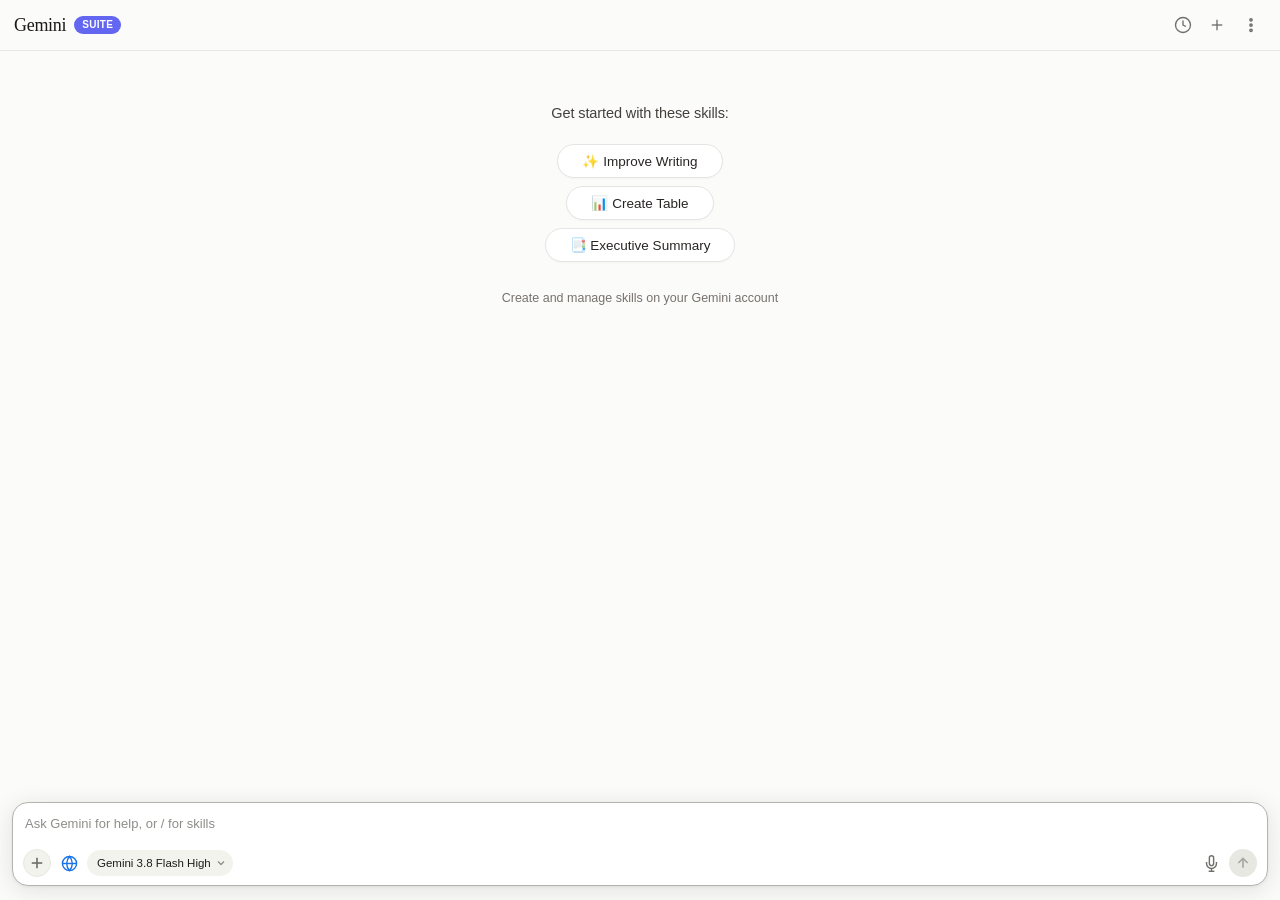
==== web/index.html @ 9ddad6a6 "chore: importa lo stato attuale del plugin" ====
<!DOCTYPE html>
<html lang="en">
<head>
  <meta charset="UTF-8">
  <meta name="viewport" content="width=device-width, initial-scale=1.0">
  <title>Gemini Antigravity</title>
  <!-- Office.js CDN for Microsoft Word and PowerPoint Integration -->
  <script src="https://appsforoffice.microsoft.com/lib/1/hosted/office.js"></script>
  <link rel="stylesheet" href="taskpane.css">
  <link rel="icon" type="image/x-icon" href="/assets/favicon.ico">
</head>
<body class="theme-light">
  <div id="app" class="app-container">
    
    <!-- Top Header Bar (100% Claude Replica) -->
    <header class="top-bar">
      <div class="brand">
        <span class="brand-title">Gemini</span>
        <span id="hostBadge" class="host-badge host-standalone">Suite</span>
      </div>
      <div class="top-actions">
        <button id="btnHistory" class="icon-btn" title="Conversation History" aria-label="History">
          <!-- Clock Icon -->
          <svg width="18" height="18" viewBox="0 0 24 24" fill="none" stroke="currentColor" stroke-width="1.8">
            <circle cx="12" cy="12" r="10"></circle>
            <polyline points="12 6 12 12 16 14"></polyline>
          </svg>
        </button>
        <button id="btnNewChat" class="icon-btn" title="New Conversation" aria-label="New Conversation">
          <!-- Plus Icon -->
          <svg width="18" height="18" viewBox="0 0 24 24" fill="none" stroke="currentColor" stroke-width="1.8">
            <line x1="12" y1="5" x2="12" y2="19"></line>
            <line x1="5" y1="12" x2="19" y2="12"></line>
          </svg>
        </button>
        <button id="btnMenu" class="icon-btn" title="Settings & Account" aria-label="Menu">
          <!-- Vertical 3 Dots -->
          <svg width="18" height="18" viewBox="0 0 24 24" fill="none" stroke="currentColor" stroke-width="2">
            <circle cx="12" cy="5" r="1.5"></circle>
            <circle cx="12" cy="12" r="1.5"></circle>
            <circle cx="12" cy="19" r="1.5"></circle>
          </svg>
        </button>
      </div>
    </header>

    <!-- Main Content Area -->
    <main class="main-content" id="mainContent">
      
      <!-- Onboarding Hero State (100% Claude Office Replica - Screenshot 2) -->
      <section id="onboardingSection" class="onboarding-section">
        <h2 class="onboarding-heading">Get started with these skills:</h2>
        
        <div class="skills-stack">
          <button class="skill-pill" data-skill="/check-doc">/check-doc</button>
          <button class="skill-pill" data-skill="/copy-edit">/copy-edit</button>
          <button class="skill-pill" data-skill="/summarize-contract">/summarize-contract</button>
          <button class="skill-pill" data-skill="/flag-issues">/flag-issues</button>
          <button class="skill-pill" data-skill="/industry-overview">/industry-overview</button>
          <button class="skill-pill" data-skill="/storylining">/storylining</button>
        </div>

        <div class="onboarding-footer-link">
          <a href="#" id="manageSkillsLink">Create and manage skills on your Gemini account</a>
        </div>
      </section>

      <!-- Active Chat Messages Stream -->
      <section id="chatSection" class="chat-section hidden">
        <div id="chatMessages" class="chat-messages">
          <!-- Messages will be appended here -->
        </div>
      </section>

    </main>

    <!-- Attached Context Bar (When Document Selection or Files are attached) -->
    <div id="contextBar" class="context-bar hidden">
      <div class="context-chip">
        <svg width="14" height="14" viewBox="0 0 24 24" fill="none" stroke="currentColor" stroke-width="2">
          <path d="M14 2H6a2 2 0 0 0-2 2v16a2 2 0 0 0 2 2h12a2 2 0 0 0 2-2V8z"></path>
          <polyline points="14 2 14 8 20 8"></polyline>
        </svg>
        <span id="contextText">Active Document Context (Synced)</span>
        <button id="contextRemove" class="chip-close">&times;</button>
      </div>
    </div>

    <!-- Slash Commands Autocomplete Popover (/ for Skills & Notion) -->
    <div id="slashMenu" class="slash-menu hidden" role="listbox"></div>

    <!-- Bottom Floating Input Dock -->
    <footer class="dock-container">
      <div class="dock-card">
        
        <!-- Text Input Area -->
        <div class="dock-input-wrapper">
          <textarea id="promptInput" rows="1" placeholder="Ask Gemini for help, or / for skills" autofocus></textarea>
        </div>

        <!-- Dock Bottom Controls Bar -->
        <div class="dock-bottom-bar">
          <div class="dock-left-actions">
            
            <!-- Plus Button (Opens Flyout) -->
            <button id="btnFlyoutPlus" class="dock-btn-plus" title="Add items & tools" aria-label="Add">
              <svg width="18" height="18" viewBox="0 0 24 24" fill="none" stroke="currentColor" stroke-width="2.2">
                <line x1="12" y1="5" x2="12" y2="19"></line>
                <line x1="5" y1="12" x2="19" y2="12"></line>
              </svg>
            </button>

            <!-- Web Grounding Globe -->
            <button id="btnGlobe" class="dock-btn-icon active" title="Web & Document Grounding Enabled">
              <svg width="17" height="17" viewBox="0 0 24 24" fill="none" stroke="currentColor" stroke-width="2">
                <circle cx="12" cy="12" r="10"></circle>
                <line x1="2" y1="12" x2="22" y2="12"></line>
                <path d="M12 2a15.3 15.3 0 0 1 4 10 15.3 15.3 0 0 1-4 10 15.3 15.3 0 0 1-4-10 15.3 15.3 0 0 1 4-10z"></path>
              </svg>
            </button>

            <!-- Model Selector Dropdown -->
            <div class="model-selector-wrapper">
              <select id="modelSelect" class="model-select">
                <option value="gemini-3.8-flash-high" selected>Gemini 3.8 Flash High</option>
                <option value="gemini-pro">Gemini Pro</option>
                <option value="gemini-deep-think">Deep Think</option>
              </select>
              <svg class="dropdown-chevron" width="12" height="12" viewBox="0 0 24 24" fill="none" stroke="currentColor" stroke-width="2.5">
                <polyline points="6 9 12 15 18 9"></polyline>
              </svg>
            </div>

          </div>

          <div class="dock-right-actions">
            <!-- Voice Input Mic -->
            <button id="btnMic" class="dock-btn-icon" title="Voice Dictation">
              <svg width="17" height="17" viewBox="0 0 24 24" fill="none" stroke="currentColor" stroke-width="2">
                <path d="M12 1a3 3 0 0 0-3 3v8a3 3 0 0 0 6 0V4a3 3 0 0 0-3-3z"></path>
                <path d="M19 10v2a7 7 0 0 1-14 0v-2"></path>
                <line x1="12" y1="19" x2="12" y2="23"></line>
                <line x1="8" y1="23" x2="16" y2="23"></line>
              </svg>
            </button>

            <!-- Send Button -->
            <button id="btnSend" class="dock-btn-send" title="Send message" disabled>
              <svg width="16" height="16" viewBox="0 0 24 24" fill="none" stroke="currentColor" stroke-width="2.5">
                <line x1="12" y1="19" x2="12" y2="5"></line>
                <polyline points="5 12 12 5 19 12"></polyline>
              </svg>
            </button>
          </div>
        </div>

      </div>
    </footer>

    <!-- Flyout Popup Menu (Exact Claude Office Replica - Screenshot 2) -->
    <div id="flyoutMenu" class="flyout-menu hidden">
      <div class="flyout-item" id="menuAddFiles">
        <div class="item-left">
          <svg width="18" height="18" viewBox="0 0 24 24" fill="none" stroke="currentColor" stroke-width="2">
            <path d="M21.44 11.05l-9.19 9.19a6 6 0 0 1-8.49-8.49l9.19-9.19a4 4 0 0 1 5.66 5.66l-9.2 9.19a2 2 0 0 1-2.83-2.83l8.49-8.48"></path>
          </svg>
          <span>Add files or photos</span>
        </div>
        <input type="file" id="fileUploadInput" multiple style="display:none;" accept=".pdf,.docx,.pptx,.txt,.csv,.png,.jpg,.jpeg">
      </div>

      <div class="flyout-item active" id="menuSearchWeb">
        <div class="item-left">
          <svg width="18" height="18" viewBox="0 0 24 24" fill="none" stroke="currentColor" stroke-width="2">
            <circle cx="11" cy="11" r="8"></circle>
            <line x1="21" y1="21" x2="16.65" y2="16.65"></line>
          </svg>
          <span>Search the web</span>
        </div>
        <span class="check-mark">&#10003;</span>
      </div>

      <!-- Connectors Flyout Submenu -->
      <div class="flyout-item has-sub" id="menuConnectors">
        <div class="item-left">
          <svg width="18" height="18" viewBox="0 0 24 24" fill="none" stroke="currentColor" stroke-width="2">
            <polygon points="12 2 2 7 12 12 22 7 12 2"></polygon>
            <polyline points="2 17 12 22 22 17"></polyline>
            <polyline points="2 12 12 17 22 12"></polyline>
          </svg>
          <span>Connectors</span>
        </div>
        <span class="submenu-arrow">&rsaquo;</span>
        <div class="flyout-submenu" id="submenuConnectors">
          <div class="sub-item" data-conn="notion"><span class="dot green"></span> Notion Workspace</div>
          <div class="sub-item" data-conn="github"><span class="dot green"></span> GitHub Repos</div>
          <div class="sub-item" data-conn="gdrive"><span class="dot green"></span> Google Drive</div>
          <div class="sub-item" data-conn="fs"><span class="dot green"></span> Local Filesystem</div>
          <div class="sub-item add-conn" id="btnAddConnector">+ Add MCP Connector</div>
        </div>
      </div>

      <!-- Plugins Flyout Submenu -->
      <div class="flyout-item has-sub" id="menuPlugins">
        <div class="item-left">
          <svg width="18" height="18" viewBox="0 0 24 24" fill="none" stroke="currentColor" stroke-width="2">
            <path d="M12 2v4M12 18v4M4.93 4.93l2.83 2.83M16.24 16.24l2.83 2.83M2 12h4M18 12h4M4.93 19.07l2.83-2.83M16.24 7.76l2.83-2.83"></path>
          </svg>
          <span>Plugins</span>
        </div>
        <span class="submenu-arrow">&rsaquo;</span>
        <div class="flyout-submenu" id="submenuPlugins">
          <div class="sub-item" data-plugin="word-track">Word Track Changes</div>
          <div class="sub-item" data-plugin="ppt-story">PowerPoint Storyliner</div>
          <div class="sub-item" data-plugin="contract-audit">Contract Risk Auditor</div>
          <div class="sub-item" data-plugin="table-math">Table Excel & Math</div>
        </div>
      </div>

      <!-- Skills Flyout Submenu -->
      <div class="flyout-item has-sub" id="menuSkills">
        <div class="item-left">
          <svg width="18" height="18" viewBox="0 0 24 24" fill="none" stroke="currentColor" stroke-width="2">
            <path d="M14 2H6a2 2 0 0 0-2 2v16a2 2 0 0 0 2 2h12a2 2 0 0 0 2-2V8z"></path>
            <polyline points="14 2 14 8 20 8"></polyline>
            <line x1="16" y1="13" x2="8" y2="13"></line>
            <line x1="16" y1="17" x2="8" y2="17"></line>
            <polyline points="10 9 9 9 8 9"></polyline>
          </svg>
          <span>Skills</span>
        </div>
        <span class="submenu-arrow">&rsaquo;</span>
        <div class="flyout-submenu" id="submenuSkills">
          <div class="sub-item" data-slash="/check-doc">/check-doc</div>
          <div class="sub-item" data-slash="/copy-edit">/copy-edit</div>
          <div class="sub-item" data-slash="/summarize-contract">/summarize-contract</div>
          <div class="sub-item" data-slash="/flag-issues">/flag-issues</div>
          <div class="sub-item" data-slash="/industry-overview">/industry-overview</div>
          <div class="sub-item" data-slash="/storylining">/storylining</div>
        </div>
      </div>

    </div>

    <!-- History Slide-over Drawer -->
    <div id="historyDrawer" class="drawer hidden">
      <div class="drawer-header">
        <h3>Chat History</h3>
        <button id="closeHistory" class="icon-btn">&times;</button>
      </div>
      <div id="historyList" class="drawer-content">
        <div class="history-item empty">No previous conversations</div>
      </div>
    </div>

    <!-- Auth / Settings Modal -->
    <div id="settingsModal" class="modal hidden">
      <div class="modal-card">
        <div class="modal-header">
          <h3>Gemini Antigravity Account</h3>
          <button id="closeSettings" class="icon-btn">&times;</button>
        </div>
        <div class="modal-body">
          <div class="auth-status-box">
            <div id="authStatusIndicator" class="auth-indicator active"></div>
            <div>
              <div id="authStatusTitle" class="auth-title">Google Gemini Subscription Active</div>
              <div id="authStatusEmail" class="auth-sub">Connected via Antigravity Auth Bridge</div>
            </div>
          </div>
          <p class="auth-note">Your Google account subscription is synced directly with the local Antigravity daemon. No API keys required.</p>
          
          <div class="api-key-box" style="margin: 14px 0; text-align: left;">
            <label style="font-size: 11px; font-weight: 600; color: #57534E; display: block; margin-bottom: 4px;">
              Gemini API Key (Optional for Live Google Cloud Streaming):
            </label>
            <div style="display: flex; gap: 6px;">
              <input type="password" id="inputApiKey" placeholder="AIzaSy..." style="flex: 1; padding: 6px 8px; border: 1px solid #D6D3D1; border-radius: 6px; font-size: 12px; font-family: monospace;">
              <button id="btnSaveApiKey" class="btn-primary" style="padding: 6px 12px; font-size: 11px; white-space: nowrap;">Save</button>
            </div>
            <span id="apiKeyStatus" style="font-size: 10.5px; color: #16A34A; display: block; margin-top: 3px;"></span>
          </div>

          <div class="auth-actions">
            <button id="btnAuthSignIn" class="btn-primary">Sign in with Google</button>
            <button id="btnSyncConfig" class="btn-secondary">Sync ~/.gemini/config</button>
          </div>
        </div>
      </div>
    </div>

  </div>

  <script src="office-bridge.js"></script>
  <script src="word-agent.js"></script>
  <script src="taskpane.js"></script>
</body>
</html>
---- web/taskpane.css ----
/* ==========================================================================
   Gemini Antigravity Taskpane CSS - Pixel-Perfect Replica of Claude Office
   ========================================================================== */

:root {
  --bg-main: #FBFBFA;
  --bg-card: #FFFFFF;
  --bg-hover: #F3F3EE;
  --bg-dock: #FFFFFF;
  --border-light: #E8E8E2;
  --border-dock: #DEDDD6;
  --text-primary: #1C1C1A;
  --text-secondary: #706F6A;
  --text-muted: #8E8D88;
  --accent-blue: #1A73E8;
  --accent-purple: #8E24AA;
  --accent-hover: #1765CC;
  --pill-bg: #FFFFFF;
  --pill-border: #E4E3DD;
  --pill-hover: #F7F7F4;
  --shadow-dock: 0 4px 20px rgba(0, 0, 0, 0.08), 0 1px 3px rgba(0, 0, 0, 0.04);
  --shadow-flyout: 0 10px 30px rgba(0, 0, 0, 0.12), 0 2px 6px rgba(0, 0, 0, 0.04);
  --radius-sm: 8px;
  --radius-md: 12px;
  --radius-lg: 18px;
  --radius-full: 9999px;
  --font-family: -apple-system, BlinkMacSystemFont, "Segoe UI", Roboto, Helvetica, Arial, sans-serif;
}

* {
  box-sizing: border-box;
  margin: 0;
  padding: 0;
}

html, body {
  width: 100%;
  height: 100%;
  overflow: hidden;
  font-family: var(--font-family);
  background-color: var(--bg-main);
  color: var(--text-primary);
  font-size: 13.5px;
  line-height: 1.45;
  -webkit-font-smoothing: antialiased;
}

/* App Container Layout */
.app-container {
  display: flex;
  flex-direction: column;
  height: 100vh;
  position: relative;
  overflow: hidden;
}

/* --------------------------------------------------------------------------
   Top Navigation Bar
   -------------------------------------------------------------------------- */
.top-bar {
  display: flex;
  align-items: center;
  justify-content: space-between;
  padding: 10px 14px;
  border-bottom: 1px solid var(--border-light);
  background-color: var(--bg-main);
  z-index: 10;
  flex-shrink: 0;
}

.brand {
  display: flex;
  align-items: center;
  gap: 8px;
}

.brand-icon img {
  display: block;
  border-radius: 6px;
}

.brand-title {
  font-family: Georgia, Cambria, -apple-system, BlinkMacSystemFont, "Segoe UI", Roboto, serif;
  font-size: 18px;
  font-weight: 500;
  letter-spacing: -0.3px;
  color: #1C1917;
}

.host-badge {
  display: inline-block;
  font-size: 10px;
  font-weight: 600;
  padding: 2px 8px;
  border-radius: 12px;
  letter-spacing: 0.3px;
  text-transform: uppercase;
  color: #FFFFFF;
  vertical-align: middle;
}

.host-badge.host-word {
  background-color: #2B579A;
}

.host-badge.host-excel {
  background-color: #217346;
}

.host-badge.host-ppt {
  background-color: #D24726;
}

.host-badge.host-outlook {
  background-color: #0078D4;
}

.host-badge.host-standalone {
  background-color: #6366F1;
}

.top-actions {
  display: flex;
  align-items: center;
  gap: 4px;
}

.icon-btn {
  background: transparent;
  border: none;
  cursor: pointer;
  color: var(--text-secondary);
  padding: 6px;
  border-radius: 6px;
  display: flex;
  align-items: center;
  justify-content: center;
  transition: background-color 0.15s, color 0.15s;
}

.icon-btn:hover {
  background-color: var(--bg-hover);
  color: var(--text-primary);
}

/* --------------------------------------------------------------------------
   Main Content Area
   -------------------------------------------------------------------------- */
.main-content {
  flex: 1;
  overflow-y: auto;
  padding: 16px 14px 140px 14px;
  position: relative;
}

/* --------------------------------------------------------------------------
   Onboarding Hero Section (100% Claude Office Replica - Screenshot 2)
   -------------------------------------------------------------------------- */
.onboarding-section {
  display: flex;
  flex-direction: column;
  align-items: center;
  text-align: center;
  padding-top: 36px;
  max-width: 440px;
  margin: 0 auto;
}

.onboarding-heading {
  font-size: 14.5px;
  font-weight: 400;
  color: #44403C;
  margin-bottom: 20px;
  letter-spacing: -0.1px;
}

/* Skills Pill Buttons Stack (Exact Claude Replica) */
.skills-stack {
  display: flex;
  flex-direction: column;
  align-items: center;
  gap: 8px;
  width: 100%;
}

.skill-pill {
  background-color: #FFFFFF;
  border: 1px solid #E7E5E4;
  border-radius: 9999px;
  padding: 8px 24px;
  display: inline-flex;
  align-items: center;
  justify-content: center;
  text-align: center;
  cursor: pointer;
  font-size: 13.5px;
  font-weight: 450;
  color: #292524;
  transition: all 0.15s ease;
  box-shadow: 0 1px 2px rgba(0, 0, 0, 0.03);
  font-family: inherit;
}

.skill-pill:hover {
  background-color: #F5F5F4;
  border-color: #D6D3D1;
  transform: translateY(-0.5px);
  box-shadow: 0 2px 4px rgba(0, 0, 0, 0.05);
}

.onboarding-footer-link {
  margin-top: 26px;
}

.onboarding-footer-link a {
  font-size: 12.5px;
  color: #78716C;
  text-decoration: none;
  transition: color 0.15s;
}

.onboarding-footer-link a:hover {
  color: #1C1917;
  text-decoration: underline;
}

/* --------------------------------------------------------------------------
   Chat Stream & Messages
   -------------------------------------------------------------------------- */
.chat-section {
  display: flex;
  flex-direction: column;
  gap: 14px;
}

.chat-message {
  display: flex;
  flex-direction: column;
  gap: 4px;
  max-width: 100%;
  animation: fadeIn 0.2s ease-out;
}

@keyframes fadeIn {
  from { opacity: 0; transform: translateY(4px); }
  to { opacity: 1; transform: translateY(0); }
}

.chat-message.user {
  align-self: flex-end;
  max-width: 85%;
}

.chat-message.user .msg-bubble {
  background-color: #F3F3EE;
  color: #1C1917;
  border: 1px solid #E5E4DE;
  border-radius: 16px 16px 4px 16px;
  padding: 9px 13px;
  font-size: 13px;
  line-height: 1.45;
  word-break: break-word;
}

.chat-message.assistant {
  align-self: flex-start;
  width: 100%;
}

.chat-message.assistant .msg-header {
  display: flex;
  align-items: center;
  gap: 6px;
  font-size: 11px;
  font-weight: 600;
  color: var(--text-secondary);
  margin-bottom: 2px;
}

.chat-message.assistant .msg-bubble {
  background-color: var(--bg-card);
  border: 1px solid var(--border-light);
  border-radius: 14px;
  padding: 12px 14px;
  font-size: 13px;
  line-height: 1.5;
  box-shadow: 0 1px 3px rgba(0, 0, 0, 0.02);
}

.msg-bubble p {
  margin-bottom: 8px;
}

.msg-bubble p:last-child {
  margin-bottom: 0;
}

.msg-bubble pre {
  background-color: #1E293B;
  color: #F8FAFC;
  padding: 8px 10px;
  border-radius: 6px;
  font-family: monospace;
  font-size: 11.5px;
  overflow-x: auto;
  margin: 6px 0;
}

/* Action bar for Office inserts */
.msg-actions {
  display: flex;
  gap: 6px;
  margin-top: 8px;
}

.btn-office-action {
  background-color: #F0F4F8;
  color: #0F52BA;
  border: 1px solid #D1E0F0;
  border-radius: 6px;
  font-size: 11px;
  font-weight: 600;
  padding: 5px 10px;
  cursor: pointer;
  display: inline-flex;
  align-items: center;
  gap: 5px;
  transition: all 0.15s;
}

.btn-office-action:hover {
  background-color: #E2ECF8;
  border-color: #B9D1EB;
}

.btn-office-action.primary {
  background-color: #1A73E8;
  color: #FFFFFF;
  border: 1px solid #185ABC;
  box-shadow: 0 1px 3px rgba(26, 115, 232, 0.3);
}

.btn-office-action.primary:hover {
  background-color: #1557B0;
  border-color: #174EA6;
  box-shadow: 0 2px 6px rgba(26, 115, 232, 0.4);
}

/* --------------------------------------------------------------------------
   Context Bar
   -------------------------------------------------------------------------- */
.context-bar {
  padding: 4px 14px;
  position: absolute;
  bottom: 128px;
  left: 0;
  right: 0;
  z-index: 15;
}

.context-chip {
  background-color: #EDF4FF;
  border: 1px solid #C7DDFF;
  color: #1A73E8;
  border-radius: var(--radius-full);
  display: inline-flex;
  align-items: center;
  gap: 6px;
  padding: 3px 10px;
  font-size: 11.5px;
  font-weight: 500;
}

.chip-close {
  background: none;
  border: none;
  font-size: 14px;
  color: #1A73E8;
  cursor: pointer;
  line-height: 1;
}

/* --------------------------------------------------------------------------
   Floating Bottom Input Dock (Screenshot 1 Replica)
   -------------------------------------------------------------------------- */
.dock-container {
  position: absolute;
  bottom: 0;
  left: 0;
  right: 0;
  padding: 10px 12px 14px 12px;
  background: linear-gradient(to top, var(--bg-main) 80%, rgba(251, 251, 250, 0));
  z-index: 20;
}

.dock-card {
  background-color: var(--bg-dock);
  border: 1px solid var(--border-dock);
  border-radius: 16px;
  box-shadow: var(--shadow-dock);
  display: flex;
  flex-direction: column;
  padding: 8px 10px;
  transition: border-color 0.15s, box-shadow 0.15s;
}

.dock-card:focus-within {
  border-color: #B5B4AC;
  box-shadow: 0 4px 24px rgba(0, 0, 0, 0.11), 0 1px 3px rgba(0, 0, 0, 0.05);
}

.dock-input-wrapper textarea {
  width: 100%;
  border: none;
  outline: none;
  background: transparent;
  font-family: inherit;
  font-size: 13px;
  color: var(--text-primary);
  resize: none;
  max-height: 100px;
  line-height: 1.4;
  padding: 4px 2px 6px 2px;
}

.dock-input-wrapper textarea::placeholder {
  color: var(--text-muted);
}

.dock-bottom-bar {
  display: flex;
  align-items: center;
  justify-content: space-between;
  padding-top: 4px;
}

.dock-left-actions, .dock-right-actions {
  display: flex;
  align-items: center;
  gap: 4px;
}

/* Plus button for Flyout */
.dock-btn-plus {
  width: 28px;
  height: 28px;
  border-radius: var(--radius-full);
  background-color: var(--bg-hover);
  border: 1px solid var(--border-light);
  color: var(--text-secondary);
  display: flex;
  align-items: center;
  justify-content: center;
  cursor: pointer;
  transition: all 0.15s;
}

.dock-btn-plus:hover {
  background-color: #EAE9E2;
  color: var(--text-primary);
}

/* Generic dock icon button */
.dock-btn-icon {
  width: 28px;
  height: 28px;
  border-radius: 6px;
  background: transparent;
  border: none;
  color: var(--text-secondary);
  display: flex;
  align-items: center;
  justify-content: center;
  cursor: pointer;
  transition: background-color 0.15s, color 0.15s;
}

.dock-btn-icon:hover {
  background-color: var(--bg-hover);
  color: var(--text-primary);
}

.dock-btn-icon.active {
  color: var(--accent-blue);
}

/* Model Selector Dropdown */
.model-selector-wrapper {
  position: relative;
  display: inline-flex;
  align-items: center;
  background-color: var(--bg-hover);
  border-radius: var(--radius-full);
  padding: 0 8px 0 10px;
  height: 26px;
}

.model-select {
  appearance: none;
  -webkit-appearance: none;
  background: transparent;
  border: none;
  font-family: inherit;
  font-size: 11.5px;
  font-weight: 500;
  color: var(--text-primary);
  cursor: pointer;
  outline: none;
  padding-right: 14px;
}

.dropdown-chevron {
  position: absolute;
  right: 6px;
  pointer-events: none;
  color: var(--text-muted);
}

/* Send Button */
.dock-btn-send {
  width: 28px;
  height: 28px;
  border-radius: var(--radius-full);
  background-color: #1C1917;
  border: none;
  color: #FFFFFF;
  display: flex;
  align-items: center;
  justify-content: center;
  cursor: pointer;
  transition: all 0.15s ease;
}

.dock-btn-send:disabled {
  background-color: #E8E8E2;
  color: #A8A7A1;
  opacity: 1;
  cursor: not-allowed;
}

.dock-btn-send:not(:disabled):hover {
  background-color: #000000;
  transform: scale(1.06);
}

/* --------------------------------------------------------------------------
   Slash Command Autocomplete Popover (/ for Skills & Notion)
   -------------------------------------------------------------------------- */
.slash-menu {
  position: absolute;
  bottom: 84px;
  left: 12px;
  right: 12px;
  max-height: 300px;
  overflow-y: auto;
  background-color: #FFFFFF;
  border: 1px solid #E5E4DE;
  border-radius: 14px;
  box-shadow: 0 12px 32px rgba(0, 0, 0, 0.14), 0 2px 6px rgba(0, 0, 0, 0.04);
  padding: 6px;
  z-index: 60;
  animation: flyoutSlideUp 0.15s cubic-bezier(0.16, 1, 0.3, 1);
}

.slash-section-header {
  font-size: 10.5px;
  font-weight: 600;
  text-transform: uppercase;
  letter-spacing: 0.6px;
  color: #8E8D88;
  padding: 8px 10px 4px 10px;
}

.slash-item {
  display: flex;
  align-items: center;
  justify-content: space-between;
  padding: 7px 10px;
  border-radius: 8px;
  cursor: pointer;
  transition: background-color 0.1s ease;
}

.slash-item:hover,
.slash-item.active {
  background-color: #F5F4EE;
}

.slash-item-left {
  display: flex;
  align-items: center;
  gap: 10px;
  overflow: hidden;
}

.slash-item-icon {
  width: 24px;
  height: 24px;
  border-radius: 6px;
  background-color: #F0EFEA;
  display: flex;
  align-items: center;
  justify-content: center;
  font-size: 13px;
  flex-shrink: 0;
}

.slash-item-text {
  display: flex;
  flex-direction: column;
  overflow: hidden;
}

.slash-item-name {
  font-size: 13px;
  font-weight: 600;
  color: #1C1917;
  font-family: ui-monospace, SFMono-Regular, Menlo, Monaco, Consolas, monospace;
}

.slash-item-desc {
  font-size: 11px;
  color: #78716C;
  white-space: nowrap;
  overflow: hidden;
  text-overflow: ellipsis;
}

.slash-item-badge {
  font-size: 10px;
  font-weight: 500;
  padding: 2px 6px;
  border-radius: 4px;
  background-color: #F0EFEA;
  color: #57534E;
  margin-left: 8px;
  flex-shrink: 0;
}

/* --------------------------------------------------------------------------
   Flyout Popup Menu (Screenshot 2 Replica)
   -------------------------------------------------------------------------- */
.flyout-menu {
  position: absolute;
  bottom: 82px;
  left: 14px;
  width: 228px;
  background-color: #FFFFFF;
  border: 1px solid #E5E4DE;
  border-radius: 14px;
  box-shadow: 0 10px 30px rgba(0, 0, 0, 0.12), 0 2px 6px rgba(0, 0, 0, 0.04);
  padding: 6px 0;
  z-index: 50;
  animation: flyoutSlideUp 0.15s cubic-bezier(0.16, 1, 0.3, 1);
}

.flyout-item {
  display: flex;
  align-items: center;
  justify-content: space-between;
  padding: 8px 14px;
  color: var(--text-primary);
  font-size: 13px;
  cursor: pointer;
  position: relative;
  transition: background-color 0.12s;
}

.flyout-item:hover {
  background-color: var(--bg-hover);
}

.flyout-item .item-left {
  display: flex;
  align-items: center;
  gap: 10px;
}

.flyout-item .check-mark {
  color: var(--accent-blue);
  font-weight: bold;
  font-size: 13px;
}

.flyout-item .submenu-arrow {
  color: var(--text-muted);
  font-size: 15px;
}

.flyout-divider {
  height: 1px;
  background-color: var(--border-light);
  margin: 4px 0;
}

/* Submenu container */
.flyout-item.has-sub .flyout-submenu {
  display: none;
  position: absolute;
  left: 100%;
  top: -6px;
  width: 220px;
  background-color: var(--bg-card);
  border: 1px solid var(--border-light);
  border-radius: var(--radius-md);
  box-shadow: var(--shadow-flyout);
  padding: 6px 0;
}

.flyout-item.has-sub:hover .flyout-submenu {
  display: block;
}

.sub-item {
  padding: 7px 14px;
  font-size: 12.5px;
  color: var(--text-primary);
  cursor: pointer;
  display: flex;
  align-items: center;
  gap: 8px;
}

.sub-item:hover {
  background-color: var(--bg-hover);
}

.sub-item .dot {
  width: 6px;
  height: 6px;
  border-radius: 50%;
}

.sub-item .dot.green {
  background-color: #10B981;
}

.sub-item.add-conn {
  color: var(--accent-blue);
  font-weight: 500;
  border-top: 1px solid var(--border-light);
  margin-top: 4px;
}

/* --------------------------------------------------------------------------
   Drawers and Modals
   -------------------------------------------------------------------------- */
.drawer {
  position: absolute;
  top: 0;
  bottom: 0;
  left: 0;
  width: 280px;
  background-color: var(--bg-card);
  border-right: 1px solid var(--border-light);
  box-shadow: 4px 0 16px rgba(0, 0, 0, 0.08);
  z-index: 60;
  display: flex;
  flex-direction: column;
}

.drawer-header {
  padding: 12px 14px;
  display: flex;
  align-items: center;
  justify-content: space-between;
  border-bottom: 1px solid var(--border-light);
}

.drawer-content {
  padding: 10px;
  overflow-y: auto;
}

.history-item.empty {
  font-size: 12px;
  color: var(--text-muted);
  text-align: center;
  padding: 20px 0;
}

.modal {
  position: absolute;
  inset: 0;
  background-color: rgba(0, 0, 0, 0.3);
  display: flex;
  align-items: center;
  justify-content: center;
  z-index: 70;
  padding: 16px;
}

.modal-card {
  background-color: var(--bg-card);
  border-radius: var(--radius-lg);
  width: 100%;
  max-width: 360px;
  box-shadow: var(--shadow-flyout);
  overflow: hidden;
}

.modal-header {
  padding: 12px 16px;
  display: flex;
  align-items: center;
  justify-content: space-between;
  border-bottom: 1px solid var(--border-light);
}

.modal-body {
  padding: 16px;
}

.auth-status-box {
  display: flex;
  align-items: center;
  gap: 12px;
  background-color: #F8FAFC;
  border: 1px solid #E2E8F0;
  border-radius: var(--radius-sm);
  padding: 10px 12px;
  margin-bottom: 12px;
}

.auth-indicator {
  width: 10px;
  height: 10px;
  border-radius: 50%;
  background-color: #94A3B8;
}

.auth-indicator.active {
  background-color: #10B981;
}

.auth-title {
  font-weight: 600;
  font-size: 12.5px;
}

.auth-sub {
  font-size: 11px;
  color: var(--text-secondary);
}

.auth-note {
  font-size: 11.5px;
  color: var(--text-secondary);
  line-height: 1.4;
  margin-bottom: 14px;
}

.auth-actions {
  display: flex;
  gap: 8px;
}

.btn-primary {
  flex: 1;
  background-color: var(--accent-blue);
  color: white;
  border: none;
  border-radius: 6px;
  padding: 8px 12px;
  font-size: 12px;
  font-weight: 500;
  cursor: pointer;
}

.btn-secondary {
  flex: 1;
  background-color: var(--bg-hover);
  color: var(--text-primary);
  border: 1px solid var(--border-light);
  border-radius: 6px;
  padding: 8px 12px;
  font-size: 12px;
  cursor: pointer;
}

/* --------------------------------------------------------------------------
   Markdown Chat Tables
   -------------------------------------------------------------------------- */
.chat-table-wrapper {
  width: 100%;
  overflow-x: auto;
  margin: 10px 0;
  border-radius: 8px;
  border: 1px solid #CBD5E1;
  box-shadow: 0 1px 3px rgba(0, 0, 0, 0.04);
}

.chat-table {
  width: 100%;
  border-collapse: collapse;
  font-size: 11px;
  text-align: left;
  background-color: #FFFFFF;
}

.chat-table th {
  background-color: #1E3A8A;
  color: #FFFFFF;
  font-weight: 600;
  padding: 6px 10px;
  border: 1px solid #CBD5E1;
  white-space: nowrap;
}

.chat-table td {
  padding: 5px 9px;
  border: 1px solid #E2E8F0;
  color: #334155;
}

.chat-table tr:nth-child(even) td {
  background-color: #F8FAFC;
}

.chat-table tr:hover td {
  background-color: #EEF2FF;
}

/* --------------------------------------------------------------------------
   Autonomous Word Agent Step Execution & Approval UI
   -------------------------------------------------------------------------- */
.agent-run-container {
  display: flex;
  flex-direction: column;
  gap: 6px;
  margin: 8px 0;
}

/* Agent Thinking & Strategy Box */
.agent-thinking-box {
  margin: 6px 0 10px 0;
  border-radius: 8px;
  background-color: #F8FAFC;
  border: 1px solid #E2E8F0;
  overflow: hidden;
  transition: all 0.2s ease;
}

.agent-thinking-header {
  display: flex;
  align-items: center;
  justify-content: space-between;
  padding: 6px 10px;
  background-color: #F1F5F9;
  cursor: pointer;
  user-select: none;
  font-size: 11px;
  font-weight: 600;
  color: #475569;
}

.agent-thinking-header:hover {
  background-color: #E2E8F0;
  color: #1E293B;
}

.agent-thinking-sparkle {
  font-size: 12px;
  margin-right: 6px;
}

.agent-thinking-title {
  flex: 1;
}

.agent-thinking-toggle {
  font-size: 9px;
  color: #64748B;
  transition: transform 0.2s ease;
}

.agent-thinking-content {
  padding: 8px 12px;
  font-size: 11.5px;
  line-height: 1.5;
  color: #475569;
  background-color: #F8FAFC;
  border-top: 1px solid #E2E8F0;
  max-height: 220px;
  overflow-y: auto;
}

.agent-thinking-content p {
  margin-bottom: 6px;
}

.agent-thinking-content p:last-child {
  margin-bottom: 0;
}

.agent-thinking-box.collapsed .agent-thinking-content {
  display: none;
}

.agent-step-chip {
  display: flex;
  align-items: center;
  gap: 8px;
  padding: 6px 10px;
  border-radius: 6px;
  background-color: #F8FAFC;
  border: 1px solid #E2E8F0;
  font-size: 11.5px;
  color: #334155;
  transition: all 0.2s ease;
}

.agent-step-chip.active {
  background-color: #EFF6FF;
  border-color: #BFDBFE;
  color: #1E40AF;
}

.agent-step-chip.success {
  background-color: #F0FDF4;
  border-color: #BBF7D0;
  color: #166534;
}

.agent-step-chip.error {
  background-color: #FEF2F2;
  border-color: #FECACA;
  color: #991B1B;
}

.agent-step-spinner {
  width: 12px;
  height: 12px;
  border: 2px solid #93C5FD;
  border-top-color: #2563EB;
  border-radius: 50%;
  animation: spin 0.8s linear infinite;
}

@keyframes spin {
  to { transform: rotate(360deg); }
}

.agent-approval-card {
  margin: 10px 0;
  padding: 10px 12px;
  border-radius: 8px;
  background-color: #FFFBEB;
  border: 1px solid #FDE68A;
  box-shadow: 0 1px 3px rgba(0, 0, 0, 0.05);
}

.agent-approval-title {
  font-weight: 600;
  font-size: 12px;
  color: #92400E;
  margin-bottom: 4px;
  display: flex;
  align-items: center;
  gap: 6px;
}

.agent-approval-desc {
  font-size: 11px;
  color: #78350F;
  margin-bottom: 8px;
}

.agent-approval-actions {
  display: flex;
  gap: 8px;
}

.btn-agent-approve {
  background-color: #16A34A;
  color: #FFFFFF;
  border: none;
  border-radius: 6px;
  padding: 4px 10px;
  font-size: 11px;
  font-weight: 500;
  cursor: pointer;
  transition: background-color 0.15s;
}

.btn-agent-approve:hover {
  background-color: #15803D;
}

.btn-agent-reject {
  background-color: #E2E8F0;
  color: #475569;
  border: none;
  border-radius: 6px;
  padding: 4px 10px;
  font-size: 11px;
  font-weight: 500;
  cursor: pointer;
  transition: background-color 0.15s;
}

.btn-agent-reject:hover {
  background-color: #CBD5E1;
}

.btn-stop-agent {
  background-color: #EF4444;
  color: #FFFFFF;
  border: none;
  border-radius: 6px;
  padding: 4px 8px;
  font-size: 11px;
  font-weight: 500;
  cursor: pointer;
  margin-left: 6px;
}

.btn-stop-agent:hover {
  background-color: #DC2626;
}

.agent-footer-container {
  display: flex;
  flex-direction: column;
  gap: 8px;
  margin-top: 10px;
}

.agent-completion-badge {
  font-size: 11px;
  color: #15803D;
  font-weight: 500;
  display: flex;
  align-items: center;
  gap: 6px;
}

.btn-toggle-agent-logs {
  align-self: flex-start;
  background-color: #F1F5F9;
  border: 1px solid #CBD5E1;
  color: #475569;
  font-size: 10.5px;
  font-weight: 500;
  padding: 4px 10px;
  border-radius: 6px;
  cursor: pointer;
  transition: all 0.15s ease;
}

.btn-toggle-agent-logs:hover {
  background-color: #E2E8F0;
  color: #1E293B;
  border-color: #94A3B8;
}

.agent-logs-panel {
  background-color: #0F172A;
  color: #F8FAFC;
  border-radius: 8px;
  padding: 10px;
  font-family: Consolas, 'Courier New', monospace;
  font-size: 10.5px;
  line-height: 1.4;
  max-height: 240px;
  overflow-y: auto;
  border: 1px solid #334155;
  box-shadow: inset 0 2px 4px rgba(0, 0, 0, 0.2);
}

.agent-logs-header {
  font-size: 11px;
  font-weight: 600;
  color: #94A3B8;
  margin-bottom: 8px;
  text-transform: uppercase;
  letter-spacing: 0.5px;
  border-bottom: 1px solid #1E293B;
  padding-bottom: 4px;
}

.agent-log-item {
  margin-bottom: 8px;
  padding: 6px;
  border-radius: 4px;
  background-color: #1E293B;
  border-left: 3px solid #3B82F6;
}

.agent-log-item.log-error {
  border-left-color: #EF4444;
}

.log-item-header {
  display: flex;
  align-items: center;
  gap: 6px;
  font-size: 10px;
  color: #94A3B8;
  margin-bottom: 4px;
}

.log-time {
  color: #64748B;
}

.log-tool {
  color: #38BDF8;
  font-weight: 600;
}

.log-duration {
  color: #A855F7;
}

.log-badge {
  margin-left: auto;
  padding: 1px 4px;
  border-radius: 3px;
  font-size: 9px;
  font-weight: 700;
}

.badge-ok {
  background-color: #166534;
  color: #BBF7D0;
}

.badge-err {
  background-color: #991B1B;
  color: #FECACA;
}

.log-item-body {
  font-size: 10px;
  color: #CBD5E1;
  word-break: break-all;
}

.log-section code {
  color: #FDE047;
  font-size: 9.5px;
}

.hidden {
  display: none !important;
}
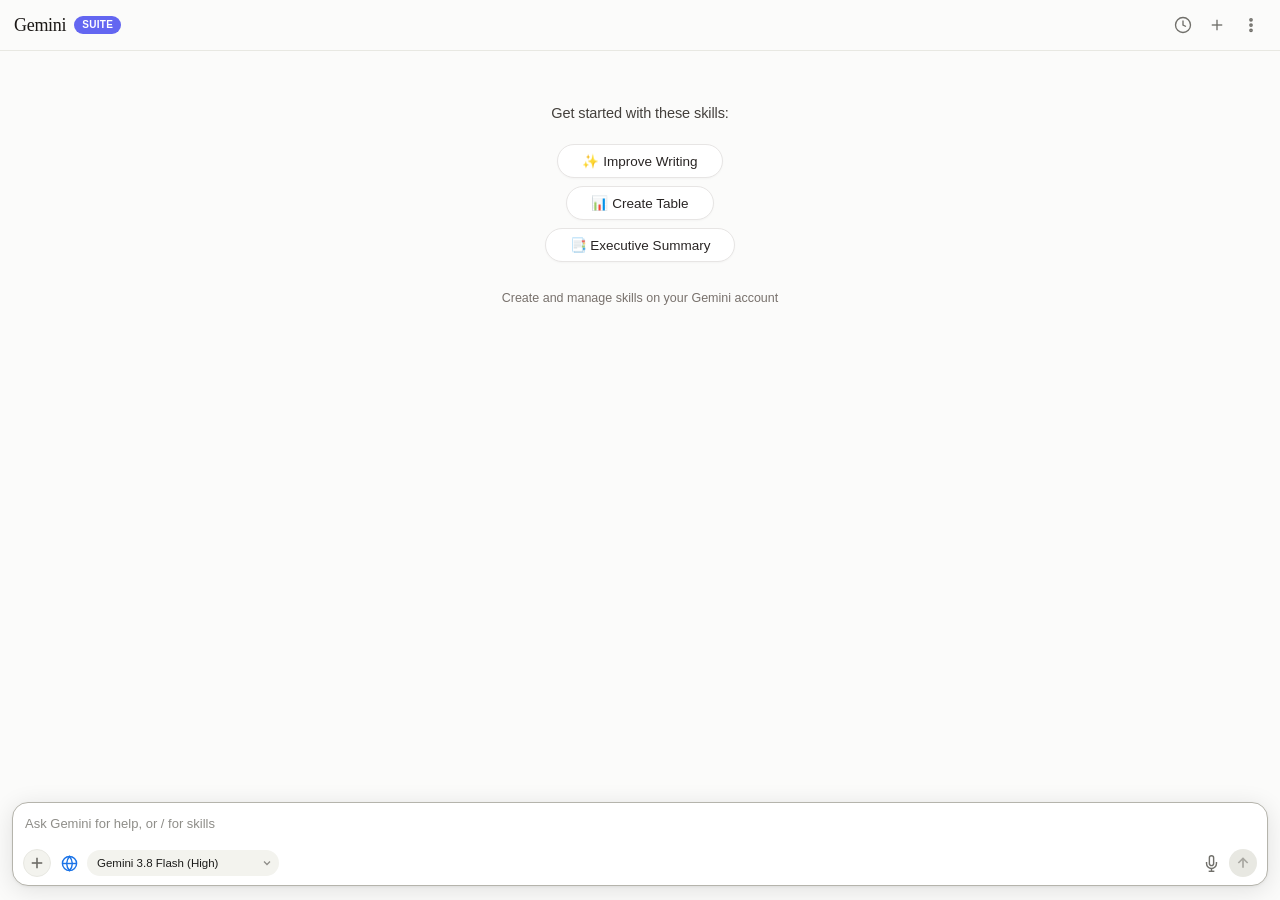
==== commit 0b0d483a: "feat(ui): cronologia chat, scelta modello, schede piano/skill e errori quota chiari" ====
--- a/web/index.html
+++ b/web/index.html
@@ -121,10 +121,9 @@
 
             <!-- Model Selector Dropdown -->
             <div class="model-selector-wrapper">
-              <select id="modelSelect" class="model-select">
-                <option value="gemini-3.8-flash-high" selected>Gemini 3.8 Flash High</option>
-                <option value="gemini-pro">Gemini Pro</option>
-                <option value="gemini-deep-think">Deep Think</option>
+              <!-- Options are loaded from /api/models by taskpane.js (grouped by family). -->
+              <select id="modelSelect" class="model-select" title="Choose the AI model">
+                <option value="gemini-3.8-flash-high" selected>Gemini 3.8 Flash (High)</option>
               </select>
               <svg class="dropdown-chevron" width="12" height="12" viewBox="0 0 24 24" fill="none" stroke="currentColor" stroke-width="2.5">
                 <polyline points="6 9 12 15 18 9"></polyline>
@@ -192,11 +191,11 @@
         </div>
         <span class="submenu-arrow">&rsaquo;</span>
         <div class="flyout-submenu" id="submenuConnectors">
-          <div class="sub-item" data-conn="notion"><span class="dot green"></span> Notion Workspace</div>
-          <div class="sub-item" data-conn="github"><span class="dot green"></span> GitHub Repos</div>
-          <div class="sub-item" data-conn="gdrive"><span class="dot green"></span> Google Drive</div>
-          <div class="sub-item" data-conn="fs"><span class="dot green"></span> Local Filesystem</div>
-          <div class="sub-item add-conn" id="btnAddConnector">+ Add MCP Connector</div>
+          <div class="sub-item" data-conn="notion"><span class="dot"></span> Notion Workspace</div>
+          <div class="sub-item" data-conn="github"><span class="dot"></span> GitHub Repos</div>
+          <div class="sub-item" data-conn="gdrive"><span class="dot"></span> Google Drive</div>
+          <div class="sub-item" data-conn="fs"><span class="dot"></span> Local Filesystem</div>
+          <div class="sub-item add-conn" id="btnAddConnector">+ Add MCP Connector (coming soon)</div>
         </div>
       </div>
 
@@ -245,7 +244,7 @@
     <!-- History Slide-over Drawer -->
     <div id="historyDrawer" class="drawer hidden">
       <div class="drawer-header">
-        <h3>Chat History</h3>
+        <h3>Your conversations</h3>
         <button id="closeHistory" class="icon-btn">&times;</button>
       </div>
       <div id="historyList" class="drawer-content">
--- a/web/taskpane.css
+++ b/web/taskpane.css
@@ -1245,3 +1245,155 @@
 .hidden {
   display: none !important;
 }
+
+/* --------------------------------------------------------------------------
+   Agent cards: analysis / skills / plan / errors (added for the agent UI)
+   -------------------------------------------------------------------------- */
+.agent-info-chip {
+  display: flex;
+  align-items: flex-start;
+  gap: 6px;
+  padding: 6px 10px;
+  border-radius: 6px;
+  font-size: 11.5px;
+  line-height: 1.4;
+  background-color: #F8FAFC;
+  border: 1px solid #E2E8F0;
+  color: #334155;
+}
+.agent-info-icon { flex-shrink: 0; }
+.agent-analysis-card { background-color: #F5F3FF; border-color: #DDD6FE; color: #4C1D95; }
+.agent-skills-chip { background-color: #FFF7ED; border-color: #FED7AA; color: #9A3412; }
+
+.agent-plan-card {
+  padding: 8px 10px;
+  border-radius: 8px;
+  background-color: var(--bg-card);
+  border: 1px solid var(--border-light);
+  font-size: 12px;
+  color: var(--text-primary);
+}
+.agent-plan-title { font-weight: 600; margin-bottom: 4px; }
+.agent-plan-list { margin: 0; padding-left: 20px; }
+.agent-plan-list li { margin: 2px 0; }
+
+.agent-error-card {
+  margin-top: 8px;
+  padding: 10px 12px;
+  border-radius: 8px;
+  background-color: #FEF2F2;
+  border: 1px solid #FECACA;
+  color: #7F1D1D;
+  font-size: 12px;
+  line-height: 1.45;
+}
+.agent-error-card.agent-error-soft { background-color: #F8FAFC; border-color: #E2E8F0; color: #475569; }
+.agent-error-title { font-weight: 600; margin-bottom: 3px; }
+.agent-error-desc { color: inherit; opacity: 0.9; word-break: break-word; }
+.agent-error-actions { display: flex; flex-wrap: wrap; gap: 6px; margin-top: 8px; }
+.btn-retry-model {
+  border: 1px solid #D6D3D1;
+  background-color: #FFFFFF;
+  color: var(--text-primary);
+  border-radius: 999px;
+  padding: 4px 10px;
+  font-size: 11.5px;
+  cursor: pointer;
+}
+.btn-retry-model:hover:not(:disabled) { border-color: var(--accent-blue); color: var(--accent-blue); }
+.btn-retry-model:disabled { opacity: 0.5; cursor: default; }
+
+/* Safe markdown output */
+.md-h { font-weight: 700; color: #0F2C59; }
+.md-h1 { font-size: 15px; margin: 12px 0 6px; border-bottom: 1px solid #E2E8F0; padding-bottom: 4px; }
+.md-h2 { font-size: 14px; margin: 10px 0 5px; }
+.md-h3 { font-size: 13px; font-weight: 600; margin: 8px 0 4px; color: #1E3A8A; }
+.md-p { margin: 2px 0; word-break: break-word; }
+.md-gap { height: 6px; }
+.md-list { margin: 4px 0; padding-left: 20px; }
+.md-list li { margin-bottom: 3px; }
+.md-quote { border-left: 3px solid var(--accent-blue); margin: 6px 0; padding: 6px 10px; background: #F1F5F9; color: #334155; border-radius: 0 4px 4px 0; }
+.md-hr { border: none; border-top: 1px solid #E2E8F0; margin: 10px 0; }
+.agent-summary-text a, .agent-thinking-content a { color: var(--accent-blue); text-decoration: underline; }
+.agent-summary-text pre { background: #F1F5F9; padding: 8px; border-radius: 6px; overflow-x: auto; font-size: 11px; }
+
+/* Resume last conversation (onboarding) */
+.resume-card {
+  display: flex;
+  align-items: center;
+  justify-content: space-between;
+  gap: 10px;
+  margin-bottom: 14px;
+  padding: 10px 12px;
+  border-radius: 10px;
+  border: 1px solid var(--border-light);
+  background-color: var(--bg-card);
+  font-size: 12px;
+  text-align: left;
+}
+.resume-text { min-width: 0; }
+.resume-sub { color: var(--text-muted); white-space: nowrap; overflow: hidden; text-overflow: ellipsis; }
+.resume-actions { display: flex; gap: 6px; flex-shrink: 0; }
+.btn-resume {
+  border: 1px solid #D6D3D1;
+  background: #FFFFFF;
+  border-radius: 6px;
+  padding: 4px 10px;
+  font-size: 11.5px;
+  cursor: pointer;
+  color: var(--text-primary);
+}
+.btn-resume.primary { background: var(--accent-blue); border-color: var(--accent-blue); color: #FFFFFF; }
+
+/* History drawer */
+.history-section-title {
+  font-size: 10.5px;
+  font-weight: 700;
+  letter-spacing: 0.04em;
+  text-transform: uppercase;
+  color: var(--text-muted);
+  margin: 10px 4px 4px;
+}
+.history-section-title:first-child { margin-top: 2px; }
+.history-item:not(.empty) {
+  display: flex;
+  align-items: flex-start;
+  gap: 4px;
+  padding: 8px;
+  border-radius: 8px;
+  cursor: pointer;
+  outline: none;
+}
+.history-item:not(.empty):hover,
+.history-item:not(.empty):focus { background-color: #F5F5F0; }
+.history-item.current { background-color: #EFF6FF; }
+.history-main { flex: 1; min-width: 0; }
+.history-title-row { display: flex; align-items: baseline; gap: 6px; }
+.history-title { flex: 1; min-width: 0; font-size: 12.5px; font-weight: 600; color: var(--text-primary); white-space: nowrap; overflow: hidden; text-overflow: ellipsis; }
+.history-time { flex-shrink: 0; font-size: 10.5px; color: var(--text-muted); }
+.history-preview, .history-doc { font-size: 11.5px; color: var(--text-muted); white-space: nowrap; overflow: hidden; text-overflow: ellipsis; margin-top: 2px; }
+.history-actions { display: flex; align-items: center; gap: 2px; flex-shrink: 0; visibility: hidden; }
+.history-item:hover .history-actions,
+.history-item:focus-within .history-actions { visibility: visible; }
+.history-action, .history-confirm {
+  border: none;
+  background: transparent;
+  cursor: pointer;
+  font-size: 12px;
+  padding: 2px 5px;
+  border-radius: 4px;
+  color: var(--text-muted);
+}
+.history-action:hover, .history-confirm:hover { background-color: #E7E5E4; color: var(--text-primary); }
+.history-confirm.yes { color: #B91C1C; font-weight: 600; }
+.history-confirm-text { font-size: 11px; color: #B91C1C; margin-right: 2px; }
+.history-rename-input {
+  flex: 1;
+  min-width: 0;
+  font-size: 12.5px;
+  padding: 2px 6px;
+  border: 1px solid var(--accent-blue);
+  border-radius: 4px;
+  outline: none;
+}
+#historyList { flex: 1; min-height: 0; }
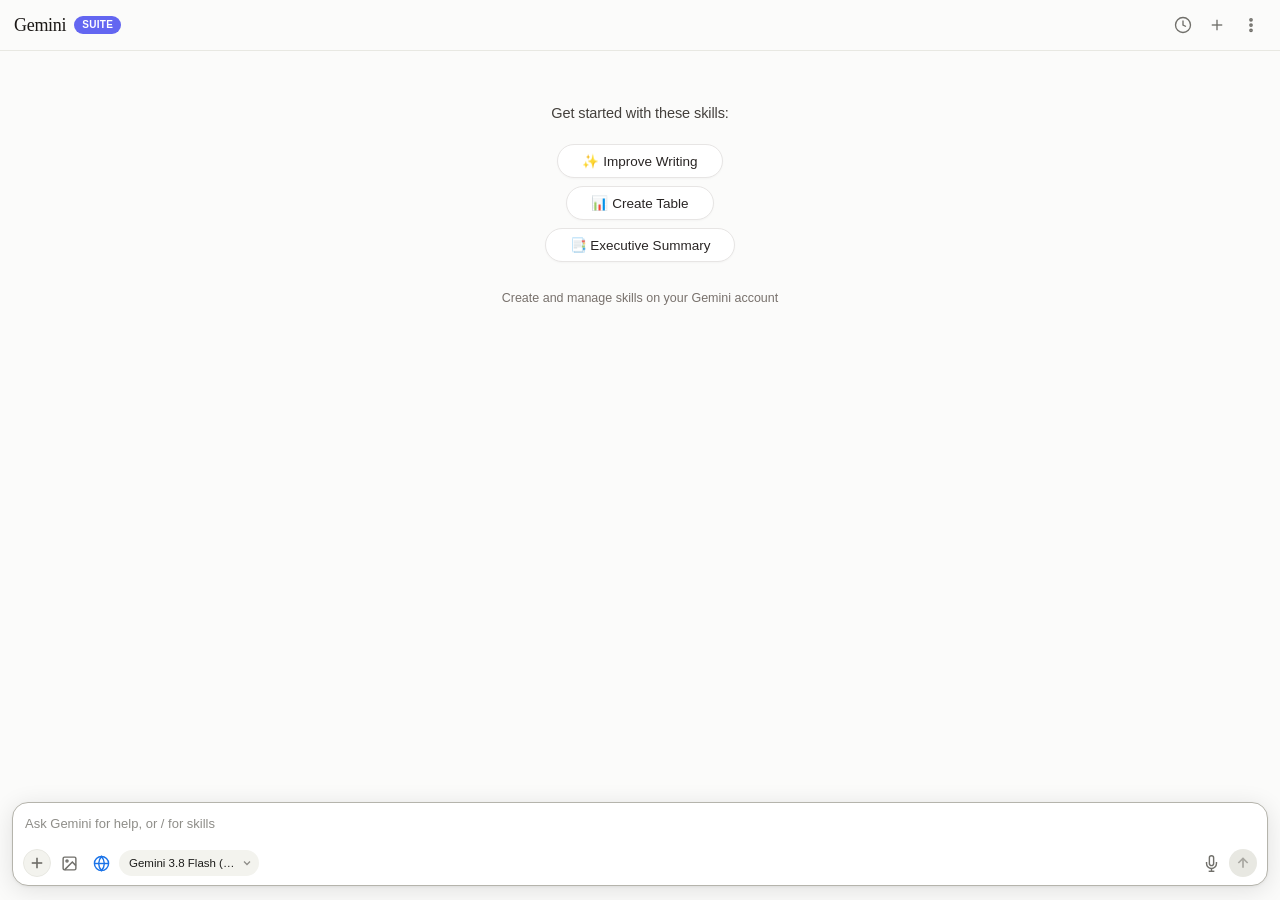
==== commit 68d5f660: "feat(ui): supporto immagini nel prompt con anteprima, incolla da appunti e drag-and-drop" ====
--- a/web/index.html
+++ b/web/index.html
@@ -93,6 +93,9 @@
     <footer class="dock-container">
       <div class="dock-card">
         
+        <!-- Attached Images Thumbnail Preview Bar -->
+        <div id="imagePreviewBar" class="image-preview-bar hidden"></div>
+
         <!-- Text Input Area -->
         <div class="dock-input-wrapper">
           <textarea id="promptInput" rows="1" placeholder="Ask Gemini for help, or / for skills" autofocus></textarea>
@@ -110,6 +113,16 @@
               </svg>
             </button>
 
+            <!-- Attach Picture / Photo Button -->
+            <button id="btnAttachPhoto" class="dock-btn-icon" title="Attach picture or screenshot" aria-label="Attach picture">
+              <svg width="17" height="17" viewBox="0 0 24 24" fill="none" stroke="currentColor" stroke-width="2">
+                <rect x="3" y="3" width="18" height="18" rx="2" ry="2"></rect>
+                <circle cx="8.5" cy="8.5" r="1.5"></circle>
+                <polyline points="21 15 16 10 5 21"></polyline>
+              </svg>
+            </button>
+            <input type="file" id="imageUploadInput" multiple style="display:none;" accept="image/*,.png,.jpg,.jpeg,.webp,.gif,.bmp">
+
             <!-- Web Grounding Globe -->
             <button id="btnGlobe" class="dock-btn-icon active" title="Web & Document Grounding Enabled">
               <svg width="17" height="17" viewBox="0 0 24 24" fill="none" stroke="currentColor" stroke-width="2">
@@ -140,6 +153,13 @@
                 <path d="M19 10v2a7 7 0 0 1-14 0v-2"></path>
                 <line x1="12" y1="19" x2="12" y2="23"></line>
                 <line x1="8" y1="23" x2="16" y2="23"></line>
+              </svg>
+            </button>
+
+            <!-- Stop Button -->
+            <button id="btnStop" class="dock-btn-stop hidden" title="Stop generating" aria-label="Stop">
+              <svg width="12" height="12" viewBox="0 0 24 24" fill="currentColor">
+                <rect x="4" y="4" width="16" height="16" rx="2"></rect>
               </svg>
             </button>
 
--- a/web/taskpane.css
+++ b/web/taskpane.css
@@ -409,6 +409,105 @@
   box-shadow: 0 4px 24px rgba(0, 0, 0, 0.11), 0 1px 3px rgba(0, 0, 0, 0.05);
 }
 
+.dock-card.drag-over {
+  border-color: var(--accent);
+  background-color: rgba(26, 115, 232, 0.04);
+}
+
+/* --------------------------------------------------------------------------
+   Attached Images Preview Bar
+   -------------------------------------------------------------------------- */
+.image-preview-bar {
+  display: flex;
+  flex-wrap: wrap;
+  gap: 8px;
+  padding: 4px 2px 8px 2px;
+  max-height: 120px;
+  overflow-y: auto;
+}
+
+.image-preview-chip {
+  position: relative;
+  display: inline-flex;
+  align-items: center;
+  border-radius: 8px;
+  overflow: hidden;
+  border: 1px solid var(--border-subtle);
+  background: var(--bg-hover);
+  padding: 2px 4px 2px 2px;
+  max-width: 160px;
+}
+
+.image-preview-thumb {
+  width: 36px;
+  height: 36px;
+  border-radius: 6px;
+  object-fit: cover;
+  display: block;
+}
+
+.image-preview-info {
+  display: flex;
+  flex-direction: column;
+  padding: 0 6px;
+  overflow: hidden;
+  flex: 1 1 auto;
+}
+
+.image-preview-name {
+  font-size: 11px;
+  color: var(--text-primary);
+  white-space: nowrap;
+  overflow: hidden;
+  text-overflow: ellipsis;
+  max-width: 80px;
+}
+
+.image-preview-size {
+  font-size: 9.5px;
+  color: var(--text-muted);
+}
+
+.image-preview-remove {
+  background: rgba(0, 0, 0, 0.4);
+  color: #fff;
+  border: none;
+  border-radius: 50%;
+  width: 16px;
+  height: 16px;
+  font-size: 11px;
+  line-height: 1;
+  cursor: pointer;
+  display: flex;
+  align-items: center;
+  justify-content: center;
+  margin-left: 2px;
+  padding: 0;
+}
+
+.image-preview-remove:hover {
+  background: rgba(220, 38, 38, 0.9);
+}
+
+/* --------------------------------------------------------------------------
+   User Message Image Thumbnails
+   -------------------------------------------------------------------------- */
+.msg-images {
+  display: flex;
+  flex-wrap: wrap;
+  gap: 6px;
+  margin-bottom: 6px;
+}
+
+.user-msg-thumb {
+  max-width: 140px;
+  max-height: 100px;
+  border-radius: 6px;
+  object-fit: cover;
+  border: 1px solid rgba(255, 255, 255, 0.25);
+  box-shadow: 0 1px 3px rgba(0, 0, 0, 0.2);
+}
+
 .dock-input-wrapper textarea {
   width: 100%;
   border: none;
@@ -432,16 +531,29 @@
   align-items: center;
   justify-content: space-between;
   padding-top: 4px;
-}
-
-.dock-left-actions, .dock-right-actions {
-  display: flex;
-  align-items: center;
   gap: 4px;
+  min-width: 0;
+}
+
+.dock-left-actions {
+  display: flex;
+  align-items: center;
+  gap: 4px;
+  min-width: 0;
+  flex: 1 1 auto;
+  overflow: hidden;
+}
+
+.dock-right-actions {
+  display: flex;
+  align-items: center;
+  gap: 4px;
+  flex-shrink: 0;
 }
 
 /* Plus button for Flyout */
 .dock-btn-plus {
+  flex-shrink: 0;
   width: 28px;
   height: 28px;
   border-radius: var(--radius-full);
@@ -462,6 +574,7 @@
 
 /* Generic dock icon button */
 .dock-btn-icon {
+  flex-shrink: 0;
   width: 28px;
   height: 28px;
   border-radius: 6px;
@@ -493,6 +606,9 @@
   border-radius: var(--radius-full);
   padding: 0 8px 0 10px;
   height: 26px;
+  min-width: 0;
+  flex: 0 1 auto;
+  max-width: 140px;
 }
 
 .model-select {
@@ -507,6 +623,10 @@
   cursor: pointer;
   outline: none;
   padding-right: 14px;
+  white-space: nowrap;
+  overflow: hidden;
+  text-overflow: ellipsis;
+  max-width: 100%;
 }
 
 .dropdown-chevron {
@@ -518,6 +638,7 @@
 
 /* Send Button */
 .dock-btn-send {
+  flex-shrink: 0;
   width: 28px;
   height: 28px;
   border-radius: var(--radius-full);
@@ -541,6 +662,83 @@
 .dock-btn-send:not(:disabled):hover {
   background-color: #000000;
   transform: scale(1.06);
+}
+
+/* Stop Button */
+.dock-btn-stop {
+  flex-shrink: 0;
+  width: 28px;
+  height: 28px;
+  border-radius: var(--radius-full);
+  background-color: #DC2626;
+  border: none;
+  color: #FFFFFF;
+  display: flex;
+  align-items: center;
+  justify-content: center;
+  cursor: pointer;
+  transition: all 0.15s ease;
+}
+
+.dock-btn-stop:hover {
+  background-color: #B91C1C;
+  transform: scale(1.06);
+}
+
+.dock-btn-stop:disabled {
+  opacity: 0.5;
+  cursor: not-allowed;
+}
+
+/* Inline Chip Stop Button */
+.btn-chip-stop {
+  margin-left: auto;
+  background-color: #FEE2E2;
+  border: 1px solid #FCA5A5;
+  color: #DC2626;
+  font-size: 11px;
+  font-weight: 600;
+  padding: 2px 8px;
+  border-radius: 9999px;
+  cursor: pointer;
+  display: inline-flex;
+  align-items: center;
+  gap: 3px;
+  transition: all 0.15s ease;
+  flex-shrink: 0;
+}
+
+.btn-chip-stop:hover:not(:disabled) {
+  background-color: #DC2626;
+  color: #FFFFFF;
+}
+
+.btn-chip-stop:disabled {
+  opacity: 0.5;
+  cursor: not-allowed;
+}
+
+/* Unsaved Document Banner */
+.unsaved-doc-banner {
+  margin: 0 0 12px 0;
+  padding: 8px 12px;
+  background-color: #FEF3C7;
+  border: 1px solid #FCD34D;
+  border-radius: var(--radius-md);
+  font-size: 11.5px;
+  color: #92400E;
+  line-height: 1.4;
+}
+
+.unsaved-doc-content {
+  display: flex;
+  align-items: flex-start;
+  gap: 8px;
+}
+
+.unsaved-doc-icon {
+  font-size: 14px;
+  flex-shrink: 0;
 }
 
 /* --------------------------------------------------------------------------
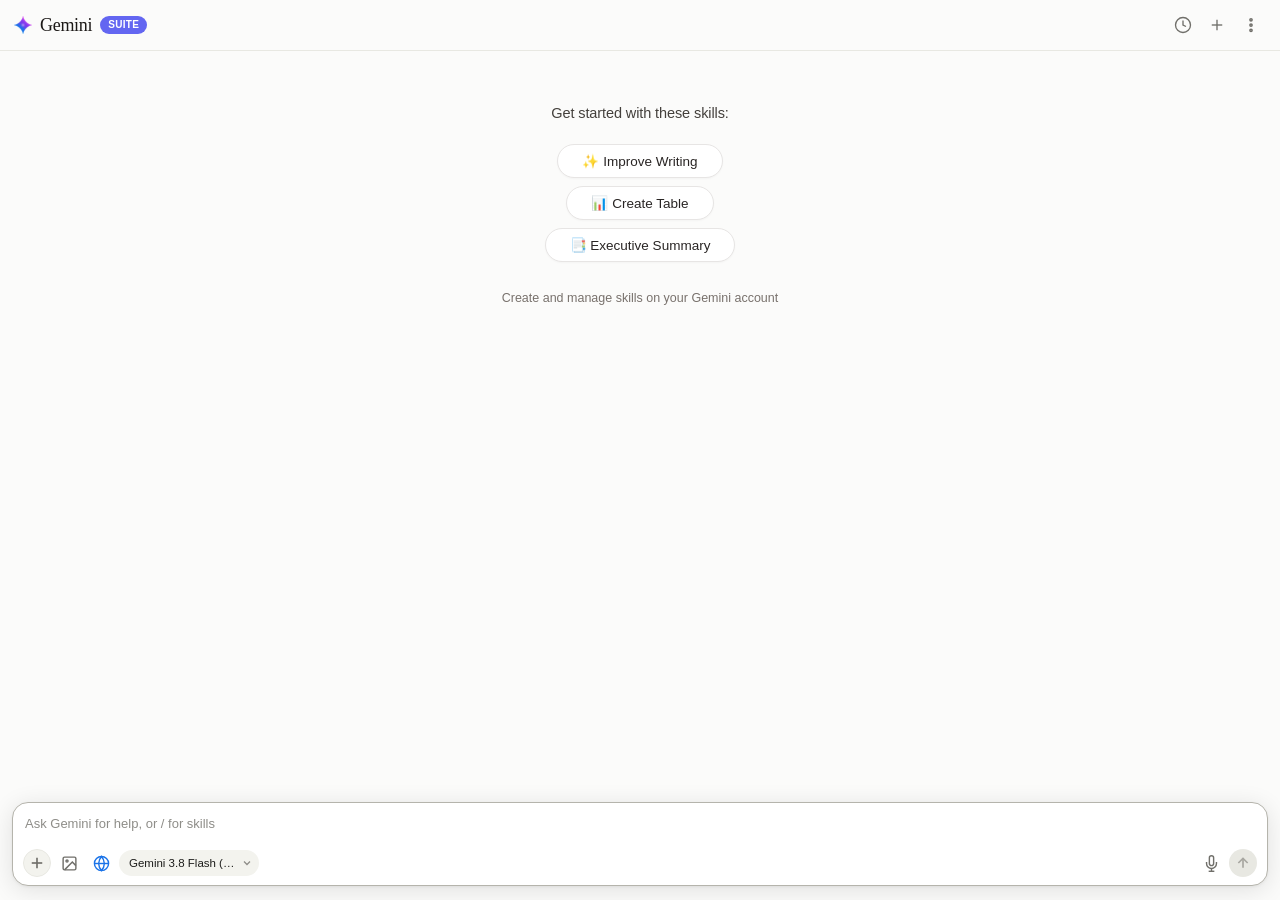
==== commit c1926d8a: "feat(assets): nuovo logo Google Gemini autentico con sfondo trasparente e gradiente radioso" ====
--- a/web/index.html
+++ b/web/index.html
@@ -15,6 +15,9 @@
     <!-- Top Header Bar (100% Claude Replica) -->
     <header class="top-bar">
       <div class="brand">
+        <div class="brand-icon">
+          <img src="/assets/icon-32.png" width="18" height="18" alt="Gemini">
+        </div>
         <span class="brand-title">Gemini</span>
         <span id="hostBadge" class="host-badge host-standalone">Suite</span>
       </div>
